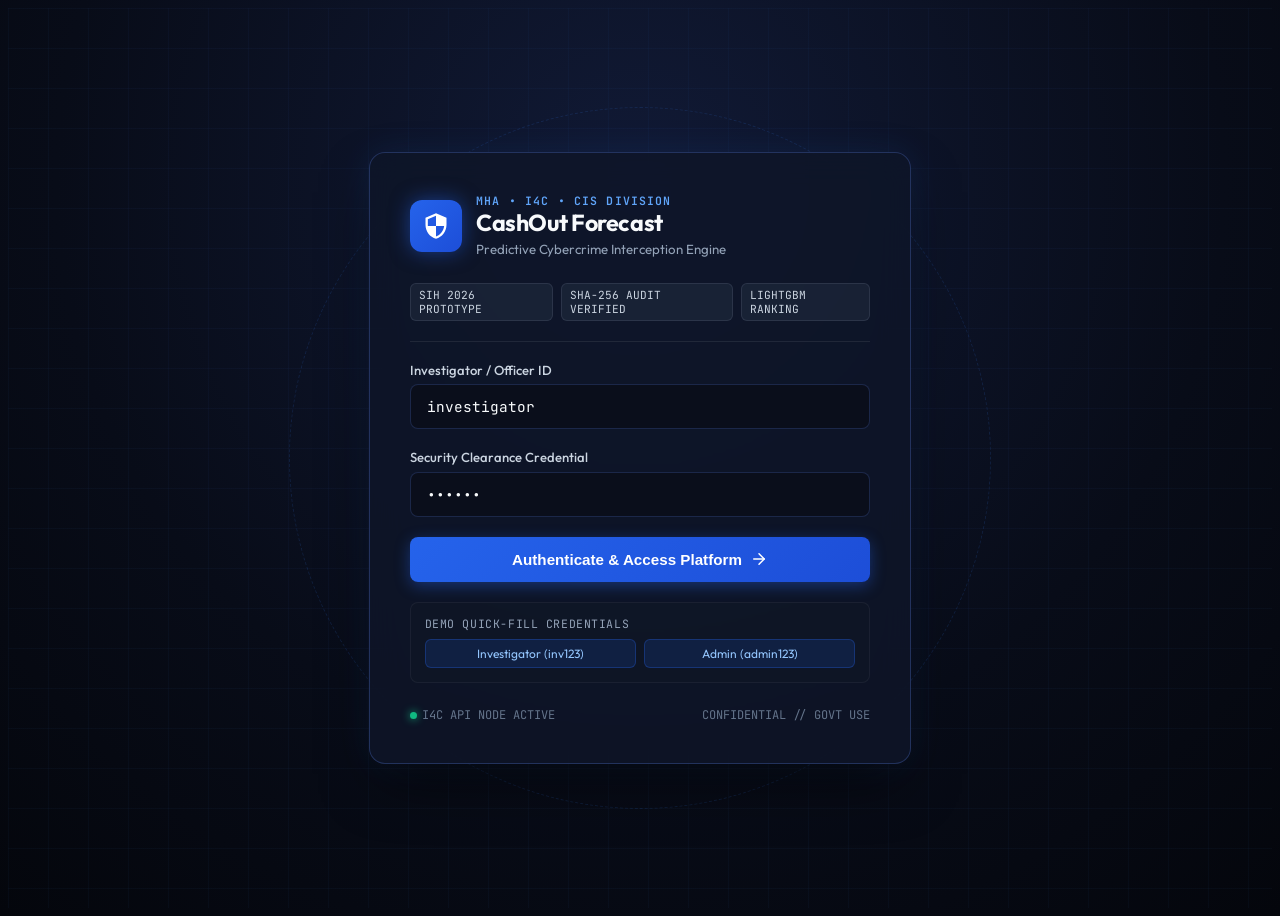
==== frontend/index.html @ 2cda7a45 "Initial commit: SIH 2026 CashOut Forecast prototype with ML Intelligence Overhaul v2" ====
<!DOCTYPE html>
<html lang="en">
<head>
  <meta charset="UTF-8">
  <meta name="viewport" content="width=device-width, initial-scale=1.0">
  <title>CashOut Forecast | MHA - I4C Cyber Intelligence Portal</title>
  <link rel="preconnect" href="https://fonts.googleapis.com">
  <link rel="preconnect" href="https://fonts.gstatic.com" crossorigin>
  <link href="https://fonts.googleapis.com/css2?family=JetBrains+Mono:wght@400;500;700&family=Outfit:wght@300;400;500;600;700;800&display=swap" rel="stylesheet">
  <link rel="stylesheet" href="/static/css/style.css">
  <style>
    /* Specific Login Portal Styles */
    body.login-body {
      min-height: 100vh;
      display: flex;
      align-items: center;
      justify-content: center;
      background: radial-gradient(circle at 50% 20%, #111a36 0%, #080c18 60%, #04060c 100%);
      position: relative;
      overflow: hidden;
      font-family: 'Outfit', sans-serif;
    }
    .cyber-grid-overlay {
      position: absolute;
      top: 0; left: 0; right: 0; bottom: 0;
      background-image: 
        linear-gradient(rgba(59, 130, 246, 0.04) 1px, transparent 1px),
        linear-gradient(90deg, rgba(59, 130, 246, 0.04) 1px, transparent 1px);
      background-size: 40px 40px;
      pointer-events: none;
    }
    .radar-pulse-ring {
      position: absolute;
      width: 700px;
      height: 700px;
      border-radius: 50%;
      border: 1px dashed rgba(59, 130, 246, 0.15);
      animation: pulseRadar 14s linear infinite;
      pointer-events: none;
    }
    @keyframes pulseRadar {
      0% { transform: scale(0.6) rotate(0deg); opacity: 0.2; }
      50% { transform: scale(1.1) rotate(180deg); opacity: 0.4; }
      100% { transform: scale(0.6) rotate(360deg); opacity: 0.2; }
    }
    .login-container {
      width: 100%;
      max-width: 460px;
      background: rgba(15, 22, 41, 0.85);
      border: 1px solid rgba(99, 140, 255, 0.25);
      backdrop-filter: blur(16px);
      border-radius: 16px;
      box-shadow: 0 25px 60px -15px rgba(0, 0, 0, 0.7), 0 0 35px rgba(59, 130, 246, 0.12);
      padding: 2.5rem;
      position: relative;
      z-index: 10;
    }
    .portal-emblem {
      display: flex;
      align-items: center;
      gap: 14px;
      margin-bottom: 1.5rem;
    }
    .emblem-icon {
      width: 52px;
      height: 52px;
      border-radius: 12px;
      background: linear-gradient(135deg, #2563eb, #1d4ed8);
      display: flex;
      align-items: center;
      justify-content: center;
      box-shadow: 0 0 20px rgba(37, 99, 235, 0.5);
    }
    .emblem-icon svg {
      width: 28px;
      height: 28px;
      fill: #ffffff;
    }
    .org-tag {
      font-family: 'JetBrains Mono', monospace;
      font-size: 0.72rem;
      letter-spacing: 0.1em;
      color: #60a5fa;
      text-transform: uppercase;
      font-weight: 600;
    }
    .portal-title {
      font-size: 1.45rem;
      font-weight: 700;
      color: #f8fafc;
      letter-spacing: -0.02em;
    }
    .portal-sub {
      font-size: 0.83rem;
      color: #94a3b8;
      line-height: 1.4;
      margin-top: 0.2rem;
    }
    .badge-bar {
      display: flex;
      gap: 8px;
      margin: 1.25rem 0;
      padding-bottom: 1.25rem;
      border-bottom: 1px solid rgba(255, 255, 255, 0.08);
    }
    .gov-badge {
      font-size: 0.7rem;
      padding: 4px 8px;
      border-radius: 6px;
      background: rgba(30, 41, 59, 0.7);
      border: 1px solid rgba(148, 163, 184, 0.15);
      color: #cbd5e1;
      font-family: 'JetBrains Mono', monospace;
    }
    .login-field {
      margin-bottom: 1.25rem;
    }
    .login-field label {
      display: block;
      font-size: 0.82rem;
      font-weight: 500;
      color: #cbd5e1;
      margin-bottom: 0.4rem;
    }
    .login-field input {
      width: 100%;
      padding: 0.75rem 1rem;
      background: rgba(10, 14, 26, 0.8);
      border: 1px solid rgba(99, 140, 255, 0.2);
      border-radius: 8px;
      color: #f8fafc;
      font-family: 'JetBrains Mono', monospace;
      font-size: 0.9rem;
      transition: all 0.2s ease;
      box-sizing: border-box;
    }
    .login-field input:focus {
      outline: none;
      border-color: #3b82f6;
      box-shadow: 0 0 0 3px rgba(59, 130, 246, 0.2);
      background: rgba(10, 14, 26, 0.95);
    }
    .quick-creds {
      margin-top: 1.25rem;
      padding: 0.85rem;
      background: rgba(17, 24, 39, 0.6);
      border-radius: 8px;
      border: 1px solid rgba(255, 255, 255, 0.05);
    }
    .quick-creds-title {
      font-size: 0.72rem;
      font-family: 'JetBrains Mono', monospace;
      color: #94a3b8;
      text-transform: uppercase;
      letter-spacing: 0.05em;
      margin-bottom: 0.5rem;
    }
    .quick-btn-group {
      display: flex;
      gap: 8px;
    }
    .quick-btn {
      flex: 1;
      padding: 6px 10px;
      background: rgba(37, 99, 235, 0.15);
      border: 1px solid rgba(37, 99, 235, 0.3);
      color: #93c5fd;
      border-radius: 6px;
      font-size: 0.75rem;
      cursor: pointer;
      transition: all 0.15s ease;
      text-align: center;
      font-family: 'Outfit', sans-serif;
    }
    .quick-btn:hover {
      background: rgba(37, 99, 235, 0.3);
      border-color: #60a5fa;
      color: #ffffff;
    }
    .submit-btn {
      width: 100%;
      padding: 0.85rem;
      background: linear-gradient(135deg, #2563eb, #1d4ed8);
      border: none;
      border-radius: 8px;
      color: #ffffff;
      font-weight: 600;
      font-size: 0.95rem;
      cursor: pointer;
      display: flex;
      align-items: center;
      justify-content: center;
      gap: 8px;
      transition: all 0.2s ease;
      box-shadow: 0 4px 15px rgba(37, 99, 235, 0.4);
      margin-top: 1rem;
    }
    .submit-btn:hover {
      background: linear-gradient(135deg, #3b82f6, #2563eb);
      box-shadow: 0 6px 20px rgba(37, 99, 235, 0.6);
      transform: translateY(-1px);
    }
    .error-box {
      display: none;
      padding: 0.75rem;
      background: rgba(239, 68, 68, 0.15);
      border: 1px solid rgba(239, 68, 68, 0.3);
      border-radius: 8px;
      color: #fca5a5;
      font-size: 0.82rem;
      margin-bottom: 1rem;
    }
    .status-footer {
      display: flex;
      justify-content: space-between;
      align-items: center;
      margin-top: 1.5rem;
      font-size: 0.75rem;
      color: #64748b;
      font-family: 'JetBrains Mono', monospace;
    }
    .live-dot {
      display: inline-block;
      width: 7px;
      height: 7px;
      background: #10b981;
      border-radius: 50%;
      margin-right: 5px;
      box-shadow: 0 0 8px #10b981;
    }
  </style>
</head>
<body class="login-body">
  <div class="cyber-grid-overlay"></div>
  <div class="radar-pulse-ring"></div>

  <div class="login-container">
    <div class="portal-emblem">
      <div class="emblem-icon">
        <svg viewBox="0 0 24 24">
          <path d="M12 1L3 5v6c0 5.55 3.84 10.74 9 12 5.16-1.26 9-6.45 9-12V5l-9-4zm0 10.99h7c-.53 4.12-3.28 7.79-7 8.94V12H5V6.3l7-3.11v8.8z"/>
        </svg>
      </div>
      <div>
        <div class="org-tag">MHA • I4C • CIS DIVISION</div>
        <div class="portal-title">CashOut Forecast</div>
        <div class="portal-sub">Predictive Cybercrime Interception Engine</div>
      </div>
    </div>

    <div class="badge-bar">
      <span class="gov-badge">SIH 2026 PROTOTYPE</span>
      <span class="gov-badge">SHA-256 AUDIT VERIFIED</span>
      <span class="gov-badge">LIGHTGBM RANKING</span>
    </div>

    <div id="errorAlert" class="error-box"></div>

    <form id="loginForm" onsubmit="handleLogin(event)">
      <div class="login-field">
        <label for="username">Investigator / Officer ID</label>
        <input type="text" id="username" required autocomplete="username" placeholder="e.g. investigator">
      </div>
      <div class="login-field">
        <label for="password">Security Clearance Credential</label>
        <input type="password" id="password" required autocomplete="current-password" placeholder="••••••••">
      </div>

      <button type="submit" id="loginBtn" class="submit-btn">
        <span>Authenticate & Access Platform</span>
        <svg width="18" height="18" viewBox="0 0 24 24" fill="none" stroke="currentColor" stroke-width="2" stroke-linecap="round" stroke-linejoin="round">
          <line x1="5" y1="12" x2="19" y2="12"></line>
          <polyline points="12 5 19 12 12 19"></polyline>
        </svg>
      </button>

      <div class="quick-creds">
        <div class="quick-creds-title">Demo Quick-Fill Credentials</div>
        <div class="quick-btn-group">
          <button type="button" class="quick-btn" onclick="fillCreds('investigator', 'inv123')">
            Investigator (inv123)
          </button>
          <button type="button" class="quick-btn" onclick="fillCreds('admin', 'admin123')">
            Admin (admin123)
          </button>
        </div>
      </div>
    </form>

    <div class="status-footer">
      <div><span class="live-dot"></span>I4C API NODE ACTIVE</div>
      <div>CONFIDENTIAL // GOVT USE</div>
    </div>
  </div>

  <script>
    function fillCreds(u, p) {
      document.getElementById('username').value = u;
      document.getElementById('password').value = p;
    }

    async function handleLogin(e) {
      e.preventDefault();
      const errBox = document.getElementById('errorAlert');
      const btn = document.getElementById('loginBtn');
      errBox.style.display = 'none';

      const username = document.getElementById('username').value.trim();
      const password = document.getElementById('password').value;

      btn.disabled = true;
      btn.innerHTML = '<span>Verifying clearance...</span>';

      try {
        const resp = await fetch('/auth/login', {
          method: 'POST',
          headers: { 'Content-Type': 'application/json' },
          body: JSON.stringify({ username, password })
        });

        if (!resp.ok) {
          const data = await resp.json().catch(() => ({}));
          throw new Error(data.detail || 'Authentication failed. Please check credentials.');
        }

        const data = await resp.json();
        localStorage.setItem('cashout_token', data.access_token);
        localStorage.setItem('cashout_user', JSON.stringify({
          username: data.username,
          role: data.role
        }));

        btn.innerHTML = '<span>Clearance Verified. Redirecting...</span>';
        window.location.href = '/app';
      } catch (err) {
        errBox.textContent = err.message;
        errBox.style.display = 'block';
        btn.disabled = false;
        btn.innerHTML = '<span>Authenticate & Access Platform</span>';
      }
    }

    // Auto-fill investigator by default for hackathon evaluators
    window.addEventListener('DOMContentLoaded', () => {
      fillCreds('investigator', 'inv123');
    });
  </script>
</body>
</html>
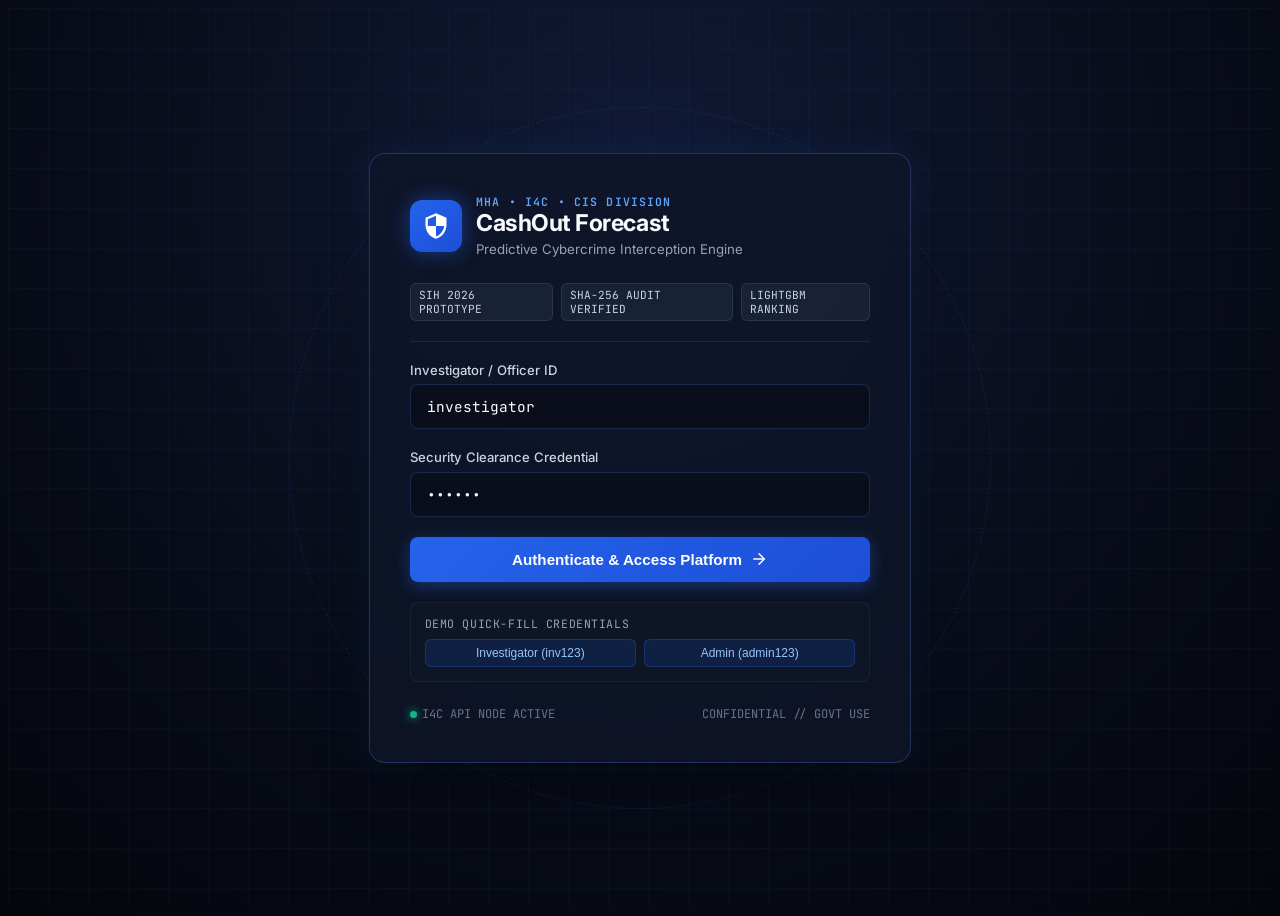
==== commit e557403e: "feat: complete SIH 2026 CashOut Forecast prototype with ML forecaster, GIS radar, honeypot decoy lay" ====
--- a/frontend/index.html
+++ b/frontend/index.html
@@ -6,7 +6,7 @@
   <title>CashOut Forecast | MHA - I4C Cyber Intelligence Portal</title>
   <link rel="preconnect" href="https://fonts.googleapis.com">
   <link rel="preconnect" href="https://fonts.gstatic.com" crossorigin>
-  <link href="https://fonts.googleapis.com/css2?family=JetBrains+Mono:wght@400;500;700&family=Outfit:wght@300;400;500;600;700;800&display=swap" rel="stylesheet">
+  <link href="https://fonts.googleapis.com/css2?family=Inter:wght@300;400;500;600;700;800&family=JetBrains+Mono:wght@400;500;700&display=swap" rel="stylesheet">
   <link rel="stylesheet" href="/static/css/style.css">
   <style>
     /* Specific Login Portal Styles */
@@ -18,7 +18,7 @@
       background: radial-gradient(circle at 50% 20%, #111a36 0%, #080c18 60%, #04060c 100%);
       position: relative;
       overflow: hidden;
-      font-family: 'Outfit', sans-serif;
+      font-family: 'Inter', system-ui, -apple-system, BlinkMacSystemFont, "Segoe UI", Roboto, sans-serif;
     }
     .cyber-grid-overlay {
       position: absolute;
@@ -293,6 +293,7 @@
     </div>
   </div>
 
+  <script src="/static/js/config.js"></script>
   <script>
     function fillCreds(u, p) {
       document.getElementById('username').value = u;
@@ -312,7 +313,8 @@
       btn.innerHTML = '<span>Verifying clearance...</span>';
 
       try {
-        const resp = await fetch('/auth/login', {
+        const apiBase = (window.APP_CONFIG && window.APP_CONFIG.API_BASE_URL) ? window.APP_CONFIG.API_BASE_URL : '';
+        const resp = await fetch(`${apiBase}/auth/login`, {
           method: 'POST',
           headers: { 'Content-Type': 'application/json' },
           body: JSON.stringify({ username, password })
